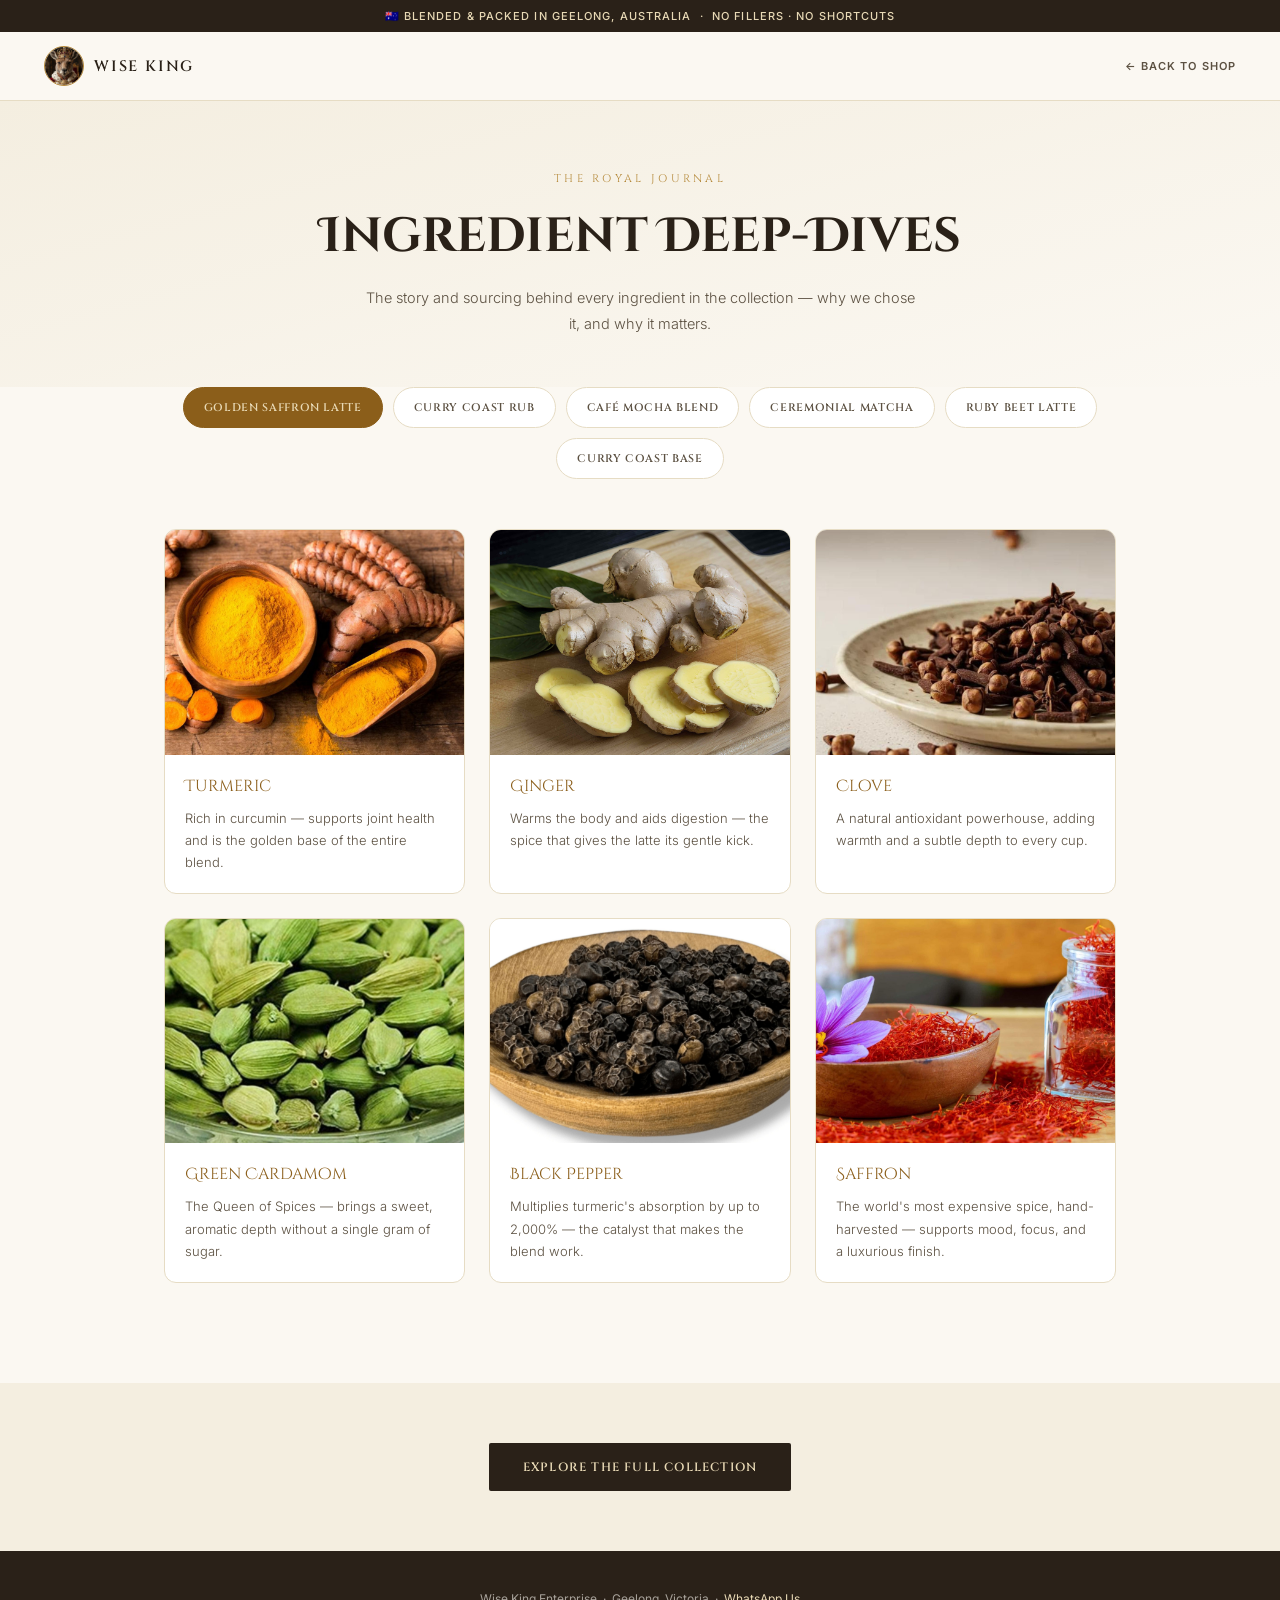
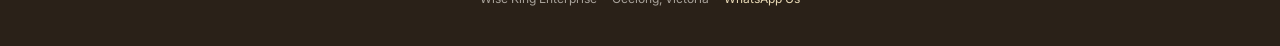
==== ingredients.html @ 95bb7d4b "Create ingredients.html" ====
<!DOCTYPE html>
<html lang="en">
<head>
<meta charset="UTF-8">
<meta name="viewport" content="width=device-width, initial-scale=1.0">
<title>Wise King Enterprise | Ingredient Deep-Dives</title>
<link rel="preconnect" href="https://fonts.googleapis.com">
<link href="https://fonts.googleapis.com/css2?family=Cinzel+Decorative:wght@400;700;900&family=Cinzel:wght@400;500;600;700&family=Inter:wght@300;400;500;600;700&display=swap" rel="stylesheet">
<style>
:root{
  --ivory:#FBF8F2; --cream:#F4EEE0; --paper:#FFFFFF; --line:#E6DCC4;
  --ink:#2A2118; --ink-soft:#5C5142; --text-dim:#8A7D68;
  --gold:#B5893A; --gold-bright:#C9A24A; --gold-pale:#E8D9B5;
  --theme:#8B5E1A; --theme-text:#E8D9B5;
}
*{box-sizing:border-box;margin:0;padding:0;}
html{scroll-behavior:smooth;}
body{font-family:'Inter',sans-serif;background:var(--ivory);color:var(--ink);overflow-x:hidden;-webkit-font-smoothing:antialiased;}
img{max-width:100%;display:block;}
a{text-decoration:none;color:inherit;}
::selection{background:var(--gold-pale);color:var(--ink);}

.topbar{background:var(--ink);color:var(--gold-pale);text-align:center;font-size:11px;letter-spacing:0.1em;padding:9px 16px;font-weight:500;}
nav{position:sticky;top:0;z-index:200;background:rgba(251,248,242,0.96);backdrop-filter:blur(12px);border-bottom:1px solid var(--line);}
.nav-inner{max-width:1240px;margin:0 auto;display:flex;align-items:center;justify-content:space-between;padding:14px 24px;}
.brand-mark{display:flex;align-items:center;gap:10px;color:var(--ink);}
.logo-img{width:40px;height:40px;border-radius:50%;object-fit:cover;border:1.5px solid var(--gold);}
.brand-name{font-family:'Cinzel',serif;font-size:15px;letter-spacing:0.12em;font-weight:600;}
.back-link{font-size:11px;letter-spacing:0.1em;text-transform:uppercase;color:var(--ink-soft);font-weight:600;}
.back-link:hover{color:var(--gold);}

.ig-hero{background:linear-gradient(165deg,var(--cream) 0%,var(--ivory) 100%);padding:70px 24px 50px;text-align:center;}
.ig-eyebrow{font-family:'Cinzel',serif;font-size:11px;letter-spacing:0.3em;text-transform:uppercase;color:var(--gold);margin-bottom:18px;}
.ig-title{font-family:'Cinzel Decorative',serif;font-size:clamp(30px,4.5vw,48px);color:var(--ink);margin-bottom:16px;}
.ig-sub{max-width:560px;margin:0 auto;font-size:14.5px;color:var(--ink-soft);line-height:1.8;font-weight:300;}

.product-tabs{display:flex;justify-content:center;gap:10px;flex-wrap:wrap;padding:0 24px 50px;max-width:1000px;margin:0 auto;}
.product-tab{font-family:'Cinzel',serif;font-size:11px;letter-spacing:0.06em;text-transform:uppercase;padding:12px 20px;border:1px solid var(--line);border-radius:24px;cursor:pointer;background:var(--paper);color:var(--ink-soft);transition:all .25s ease;font-weight:600;}
.product-tab.active{background:var(--theme);color:var(--theme-text);border-color:var(--theme);}

.ing-wrap{max-width:1000px;margin:0 auto;padding:0 24px 100px;}

/* PHOTO-CARD LAYOUT (used when the product has individual ingredient photos) */
.photo-ing-grid{display:grid;grid-template-columns:repeat(3,1fr);gap:24px;}
@media(max-width:760px){.photo-ing-grid{grid-template-columns:repeat(2,1fr);}}
@media(max-width:480px){.photo-ing-grid{grid-template-columns:1fr;}}
.photo-ing-card{background:var(--paper);border:1px solid var(--line);border-radius:12px;overflow:hidden;}
.photo-ing-card img{width:100%;aspect-ratio:4/3;object-fit:cover;}
.photo-ing-body{padding:20px;}
.photo-ing-name{font-family:'Cinzel Decorative',serif;font-size:16px;color:var(--theme);margin-bottom:10px;}
.photo-ing-text{font-size:13px;line-height:1.7;color:var(--ink-soft);font-weight:300;}

/* STORY-CARD LAYOUT (used when the product's story is written but no individual photos yet) */
.story-ing-grid{display:grid;grid-template-columns:repeat(2,1fr);gap:22px;}
@media(max-width:700px){.story-ing-grid{grid-template-columns:1fr;}}
.story-ing-card{background:var(--paper);border:1px solid var(--line);border-radius:10px;padding:28px;}
.story-ing-title{font-family:'Cinzel',serif;font-size:14px;color:var(--theme);margin-bottom:12px;font-weight:600;}
.story-ing-text{font-size:13.5px;line-height:1.8;color:var(--ink-soft);font-weight:300;}
.story-ing-text strong{color:var(--ink);font-weight:600;}

.coming-soon-panel{text-align:center;padding:70px 24px;background:var(--paper);border:1px dashed var(--gold-pale);border-radius:12px;}
.coming-soon-panel .cs-icon{font-size:28px;margin-bottom:16px;}
.coming-soon-panel h3{font-family:'Cinzel Decorative',serif;font-size:20px;color:var(--ink);margin-bottom:10px;}
.coming-soon-panel p{font-size:13.5px;color:var(--text-dim);max-width:420px;margin:0 auto;}

.back-to-shop{background:var(--cream);text-align:center;padding:60px 24px;}
.back-to-shop a{display:inline-block;font-family:'Cinzel',serif;font-size:12px;letter-spacing:0.1em;text-transform:uppercase;font-weight:600;background:var(--ink);color:var(--gold-pale);padding:16px 34px;border-radius:2px;}
.back-to-shop a:hover{background:var(--gold);color:var(--ink);}

footer{background:var(--ink);color:rgba(251,248,242,0.6);padding:40px 24px;text-align:center;font-size:12px;}
footer a{color:var(--gold-pale);}
</style>
</head>
<body>

<div class="topbar">🇦🇺 BLENDED &amp; PACKED IN GEELONG, AUSTRALIA &nbsp;·&nbsp; NO FILLERS · NO SHORTCUTS</div>

<nav>
  <div class="nav-inner">
    <a href="index.html" class="brand-mark">
      <img src="crown.png.PNG" alt="Wise King Enterprise crest" class="logo-img">
      <span class="brand-name">WISE KING</span>
    </a>
    <a href="index.html" class="back-link">← Back to Shop</a>
  </div>
</nav>

<div class="ig-hero">
  <div class="ig-eyebrow">The Royal Journal</div>
  <h1 class="ig-title">Ingredient Deep-Dives</h1>
  <p class="ig-sub">The story and sourcing behind every ingredient in the collection — why we chose it, and why it matters.</p>
</div>

<div class="product-tabs" id="productTabs"></div>

<div class="ing-wrap" id="ingContainer"></div>

<div class="back-to-shop">
  <a href="index.html">Explore the Full Collection</a>
</div>

<footer>
  Wise King Enterprise &nbsp;·&nbsp; Geelong, Victoria &nbsp;·&nbsp;
  <a href="https://wa.me/61470442705">WhatsApp Us</a>
</footer>

<script>
const INGREDIENTS_CONFIG = [
  {
    key: 'latte',
    name: 'Golden Saffron Latte',
    theme: '#8B5E1A',
    themeText: '#E8D9B5',
    available: true,
    mode: 'photo',
    items: [
      {img:'turmeric.jpg.JPG', name:'Turmeric', text:'Rich in curcumin — supports joint health and is the golden base of the entire blend.'},
      {img:'ginger.jpg.JPG', name:'Ginger', text:'Warms the body and aids digestion — the spice that gives the latte its gentle kick.'},
      {img:'clove.jpg.JPG', name:'Clove', text:'A natural antioxidant powerhouse, adding warmth and a subtle depth to every cup.'},
      {img:'cardamom.jpg.JPG', name:'Green Cardamom', text:'The Queen of Spices — brings a sweet, aromatic depth without a single gram of sugar.'},
      {img:'black-pepper.jpg.JPG', name:'Black Pepper', text:'Multiplies turmeric\'s absorption by up to 2,000% — the catalyst that makes the blend work.'},
      {img:'saffron.jpg.JPG', name:'Saffron', text:'The world\'s most expensive spice, hand-harvested — supports mood, focus, and a luxurious finish.'}
    ]
  },
  {
    key: 'curry',
    name: 'Curry Coast Rub',
    theme: '#8B1A1A',
    themeText: '#fff',
    available: true,
    mode: 'story',
    items: [
      {title:'Twelve Spices, Zero Compromise', text:'Most spice rubs are mostly salt and filler. Curry Coast Rub is the opposite: <strong>twelve whole spices, hand-balanced in even measure</strong>, with no salt added at all. Every spice earns its place — there is no padding, only flavour built layer by layer.'},
      {title:'The Twelve Apostles Standard', text:'Named for the Twelve Apostles on the Great Ocean Road — twelve limestone stacks, each one essential, none replaceable. Our rub follows the same principle: <strong>twelve spices, each one essential</strong>. Remove one and the whole blend loses its shape.'},
      {title:'Rest Before You Cook', text:'Rub generously into meat or vegetables, then rest for 10 minutes before grilling or roasting. In that resting time, the smoked paprika, Kashmiri chilli, and warm cardamom begin to bind to the surface — <strong>the difference between a coating and a crust</strong>.'},
      {title:'Built for the Whole Kitchen', text:'This is not a one-trick blend. Curry Coast Rub works as a dry rub on the grill, stirred through a slow-cooked curry, or folded into a gravy. Twelve premium spices, <strong>hand-blended in Geelong</strong>, with no salt and no fillers.'}
    ]
  },
  {
    key: 'mocha',
    name: 'Café Mocha Blend',
    theme: '#3D2208',
    themeText: '#E8D9B5',
    available: true,
    mode: 'story',
    items: [
      {title:'Two Ingredients. No Argument.', text:'Most café mocha mixes are mostly sugar. Ours is the reverse: <strong>50% premium instant coffee, 50% dark Dutch-process cocoa</strong>. Nothing else. No sugar, no creamer powder, no flavour fillers pretending to be chocolate.'},
      {title:'The Paste-First Method', text:'Real cocoa and real instant coffee don\'t dissolve instantly into cold milk. That\'s why the ritual matters: <strong>a splash of hot water first, stirred into a smooth paste</strong>, fully unlocks the dark cocoa before the milk goes in.'},
      {title:'Dutch-Process, Deliberately', text:'We chose Dutch-process cocoa specifically for its <strong>smoother, less acidic, deeper flavour</strong>. Paired with a premium instant coffee, the result is closer to a café-bought mocha than anything you\'ll find in a supermarket sachet.'},
      {title:'Hot or Iced — Built for Both', text:'A rich, warming mocha in winter, or stirred into cold milk and poured over ice in summer. <strong>One blend, year-round</strong> — sweetened only as much as you choose, never by us.'}
    ]
  },
  {
    key: 'matcha',
    name: 'Ceremonial Matcha',
    theme: '#2D4A2D',
    themeText: '#C8E6C9',
    available: true,
    mode: 'story',
    items: [
      {title:'The Friction Test', text:'Rub a pinch of our matcha between your fingers. It will <strong>completely disappear into your skin like silk</strong>, leaving no grain behind. That is the texture of true stone-milled luxury.'},
      {title:'Uji, Kyoto — 350 Years of Mastery', text:'Our matcha comes from <strong>Yamasan Co., Uji City, Kyoto</strong> — the most prestigious matcha-growing region in Japan, with over 800 years of cultivation history. Produced on a <strong>350-year-old protected tea plantation</strong>.'},
      {title:'Lab-Tested. Certified Clean.', text:'Every batch is backed by a <strong>Certificate of Analysis</strong> from Yamasan\'s Overseas Division: heavy metals not detected, pesticide residue not detected, E. coli negative, coliform negative.'},
      {title:'JAS Organic Certified', text:'Yamasan holds <strong>JAS Organic Certification (No. 17C-004)</strong> issued by the Hyogo Prefectural Organic Agriculture Society, certified since 2018 and annually inspected. <strong>Vegan. Gluten free. 100% pure.</strong>'}
    ]
  },
  {
    key: 'rubybeet',
    name: 'Ruby Beet Latte',
    theme: '#3A1A5C',
    themeText: '#D4B8F0',
    available: false
  },
  {
    key: 'currybase',
    name: 'Curry Coast Base',
    theme: '#7A2E2E',
    themeText: '#fff',
    available: false
  }
];

const tabsEl = document.getElementById('productTabs');
const containerEl = document.getElementById('ingContainer');

function renderTabs(activeKey){
  tabsEl.innerHTML = INGREDIENTS_CONFIG.map(p => `
    <button class="product-tab ${p.key===activeKey?'active':''}" data-key="${p.key}">
      ${p.name}
    </button>`).join('');

  tabsEl.querySelectorAll('.product-tab').forEach(btn=>{
    btn.addEventListener('click', ()=> showProduct(btn.dataset.key));
  });
}

function showProduct(key){
  const product = INGREDIENTS_CONFIG.find(p => p.key === key);
  if (!product) return;

  document.documentElement.style.setProperty('--theme', product.theme);
  document.documentElement.style.setProperty('--theme-text', product.themeText);

  renderTabs(key);

  if (!product.available) {
    containerEl.innerHTML = `
      <div class="coming-soon-panel">
        <div class="cs-icon">👑</div>
        <h3>${product.name} — Coming Soon</h3>
        <p>We're developing this blend before we develop its ingredient story. Check back once it's launched.</p>
      </div>`;
    return;
  }

  if (product.mode === 'photo') {
    containerEl.innerHTML = `<div class="photo-ing-grid">${product.items.map(i => `
      <div class="photo-ing-card">
        <img src="${i.img}" alt="${i.name}">
        <div class="photo-ing-body">
          <div class="photo-ing-name">${i.name}</div>
          <div class="photo-ing-text">${i.text}</div>
        </div>
      </div>`).join('')}</div>`;
  } else {
    containerEl.innerHTML = `<div class="story-ing-grid">${product.items.map(i => `
      <div class="story-ing-card">
        <div class="story-ing-title">${i.title}</div>
        <div class="story-ing-text">${i.text}</div>
      </div>`).join('')}</div>`;
  }
}

const params = new URLSearchParams(window.location.search);
const initialKey = params.get('p') || 'latte';
showProduct(initialKey);
</script>
</body>
</html>
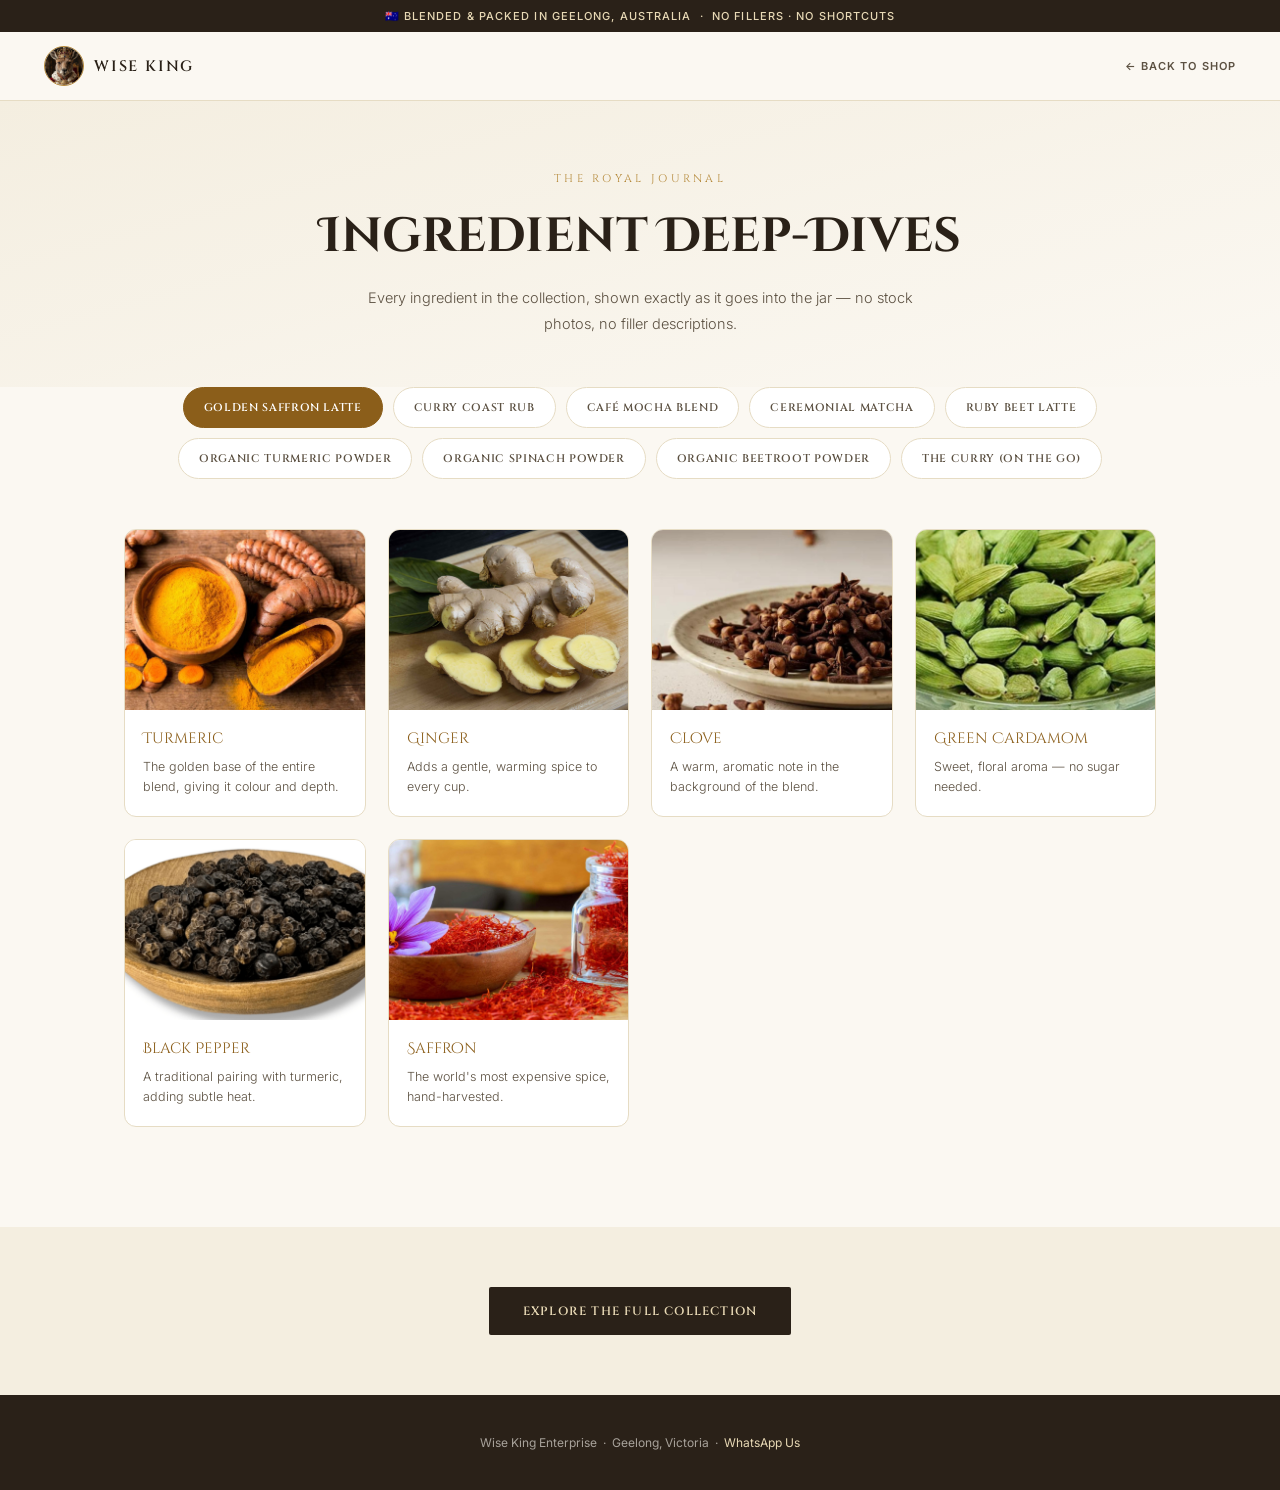
==== commit ab917fc5: "Update ingredients.html" ====
--- a/ingredients.html
+++ b/ingredients.html
@@ -4,14 +4,23 @@
 <meta charset="UTF-8">
 <meta name="viewport" content="width=device-width, initial-scale=1.0">
 <title>Wise King Enterprise | Ingredient Deep-Dives</title>
+<meta name="description" content="The story and sourcing behind every ingredient in the Wise King collection — real photos, real spices, no filler descriptions.">
 <link rel="preconnect" href="https://fonts.googleapis.com">
 <link href="https://fonts.googleapis.com/css2?family=Cinzel+Decorative:wght@400;700;900&family=Cinzel:wght@400;500;600;700&family=Inter:wght@300;400;500;600;700&display=swap" rel="stylesheet">
+<!-- Google tag (gtag.js) -->
+<script async src="https://www.googletagmanager.com/gtag/js?id=G-G1YXMYLHBH"></script>
+<script>
+  window.dataLayer = window.dataLayer || [];
+  function gtag(){dataLayer.push(arguments);}
+  gtag('js', new Date());
+  gtag('config', 'G-G1YXMYLHBH');
+</script>
 <style>
 :root{
   --ivory:#FBF8F2; --cream:#F4EEE0; --paper:#FFFFFF; --line:#E6DCC4;
   --ink:#2A2118; --ink-soft:#5C5142; --text-dim:#8A7D68;
   --gold:#B5893A; --gold-bright:#C9A24A; --gold-pale:#E8D9B5;
-  --theme:#8B5E1A; --theme-text:#E8D9B5;
+  --theme:#8B5E1A;
 }
 *{box-sizing:border-box;margin:0;padding:0;}
 html{scroll-behavior:smooth;}
@@ -36,32 +45,18 @@
 
 .product-tabs{display:flex;justify-content:center;gap:10px;flex-wrap:wrap;padding:0 24px 50px;max-width:1000px;margin:0 auto;}
 .product-tab{font-family:'Cinzel',serif;font-size:11px;letter-spacing:0.06em;text-transform:uppercase;padding:12px 20px;border:1px solid var(--line);border-radius:24px;cursor:pointer;background:var(--paper);color:var(--ink-soft);transition:all .25s ease;font-weight:600;}
-.product-tab.active{background:var(--theme);color:var(--theme-text);border-color:var(--theme);}
-
-.ing-wrap{max-width:1000px;margin:0 auto;padding:0 24px 100px;}
-
-/* PHOTO-CARD LAYOUT (used when the product has individual ingredient photos) */
-.photo-ing-grid{display:grid;grid-template-columns:repeat(3,1fr);gap:24px;}
-@media(max-width:760px){.photo-ing-grid{grid-template-columns:repeat(2,1fr);}}
-@media(max-width:480px){.photo-ing-grid{grid-template-columns:1fr;}}
+.product-tab.active{background:var(--theme);color:#fff;border-color:var(--theme);}
+
+.ing-wrap{max-width:1080px;margin:0 auto;padding:0 24px 100px;}
+
+.photo-ing-grid{display:grid;grid-template-columns:repeat(4,1fr);gap:22px;}
+@media(max-width:900px){.photo-ing-grid{grid-template-columns:repeat(3,1fr);}}
+@media(max-width:640px){.photo-ing-grid{grid-template-columns:repeat(2,1fr);}}
 .photo-ing-card{background:var(--paper);border:1px solid var(--line);border-radius:12px;overflow:hidden;}
 .photo-ing-card img{width:100%;aspect-ratio:4/3;object-fit:cover;}
-.photo-ing-body{padding:20px;}
-.photo-ing-name{font-family:'Cinzel Decorative',serif;font-size:16px;color:var(--theme);margin-bottom:10px;}
-.photo-ing-text{font-size:13px;line-height:1.7;color:var(--ink-soft);font-weight:300;}
-
-/* STORY-CARD LAYOUT (used when the product's story is written but no individual photos yet) */
-.story-ing-grid{display:grid;grid-template-columns:repeat(2,1fr);gap:22px;}
-@media(max-width:700px){.story-ing-grid{grid-template-columns:1fr;}}
-.story-ing-card{background:var(--paper);border:1px solid var(--line);border-radius:10px;padding:28px;}
-.story-ing-title{font-family:'Cinzel',serif;font-size:14px;color:var(--theme);margin-bottom:12px;font-weight:600;}
-.story-ing-text{font-size:13.5px;line-height:1.8;color:var(--ink-soft);font-weight:300;}
-.story-ing-text strong{color:var(--ink);font-weight:600;}
-
-.coming-soon-panel{text-align:center;padding:70px 24px;background:var(--paper);border:1px dashed var(--gold-pale);border-radius:12px;}
-.coming-soon-panel .cs-icon{font-size:28px;margin-bottom:16px;}
-.coming-soon-panel h3{font-family:'Cinzel Decorative',serif;font-size:20px;color:var(--ink);margin-bottom:10px;}
-.coming-soon-panel p{font-size:13.5px;color:var(--text-dim);max-width:420px;margin:0 auto;}
+.photo-ing-body{padding:18px;}
+.photo-ing-name{font-family:'Cinzel Decorative',serif;font-size:15px;color:var(--theme);margin-bottom:8px;}
+.photo-ing-text{font-size:12.5px;line-height:1.65;color:var(--ink-soft);font-weight:300;}
 
 .back-to-shop{background:var(--cream);text-align:center;padding:60px 24px;}
 .back-to-shop a{display:inline-block;font-family:'Cinzel',serif;font-size:12px;letter-spacing:0.1em;text-transform:uppercase;font-weight:600;background:var(--ink);color:var(--gold-pale);padding:16px 34px;border-radius:2px;}
@@ -88,7 +83,7 @@
 <div class="ig-hero">
   <div class="ig-eyebrow">The Royal Journal</div>
   <h1 class="ig-title">Ingredient Deep-Dives</h1>
-  <p class="ig-sub">The story and sourcing behind every ingredient in the collection — why we chose it, and why it matters.</p>
+  <p class="ig-sub">Every ingredient in the collection, shown exactly as it goes into the jar — no stock photos, no filler descriptions.</p>
 </div>
 
 <div class="product-tabs" id="productTabs"></div>
@@ -110,73 +105,105 @@
     key: 'latte',
     name: 'Golden Saffron Latte',
     theme: '#8B5E1A',
-    themeText: '#E8D9B5',
-    available: true,
-    mode: 'photo',
-    items: [
-      {img:'turmeric.jpg.JPG', name:'Turmeric', text:'Rich in curcumin — supports joint health and is the golden base of the entire blend.'},
-      {img:'ginger.jpg.JPG', name:'Ginger', text:'Warms the body and aids digestion — the spice that gives the latte its gentle kick.'},
-      {img:'clove.jpg.JPG', name:'Clove', text:'A natural antioxidant powerhouse, adding warmth and a subtle depth to every cup.'},
-      {img:'cardamom.jpg.JPG', name:'Green Cardamom', text:'The Queen of Spices — brings a sweet, aromatic depth without a single gram of sugar.'},
-      {img:'black-pepper.jpg.JPG', name:'Black Pepper', text:'Multiplies turmeric\'s absorption by up to 2,000% — the catalyst that makes the blend work.'},
-      {img:'saffron.jpg.JPG', name:'Saffron', text:'The world\'s most expensive spice, hand-harvested — supports mood, focus, and a luxurious finish.'}
+    items: [
+      {img:'turmeric.jpg.JPG', name:'Turmeric', text:'The golden base of the entire blend, giving it colour and depth.'},
+      {img:'ginger.jpg.JPG', name:'Ginger', text:'Adds a gentle, warming spice to every cup.'},
+      {img:'clove.jpg.JPG', name:'Clove', text:'A warm, aromatic note in the background of the blend.'},
+      {img:'cardamom.jpg.JPG', name:'Green Cardamom', text:'Sweet, floral aroma — no sugar needed.'},
+      {img:'black-pepper.jpg.JPG', name:'Black Pepper', text:'A traditional pairing with turmeric, adding subtle heat.'},
+      {img:'saffron.jpg.JPG', name:'Saffron', text:'The world\'s most expensive spice, hand-harvested.'}
     ]
   },
   {
     key: 'curry',
     name: 'Curry Coast Rub',
     theme: '#8B1A1A',
-    themeText: '#fff',
-    available: true,
-    mode: 'story',
-    items: [
-      {title:'Twelve Spices, Zero Compromise', text:'Most spice rubs are mostly salt and filler. Curry Coast Rub is the opposite: <strong>twelve whole spices, hand-balanced in even measure</strong>, with no salt added at all. Every spice earns its place — there is no padding, only flavour built layer by layer.'},
-      {title:'The Twelve Apostles Standard', text:'Named for the Twelve Apostles on the Great Ocean Road — twelve limestone stacks, each one essential, none replaceable. Our rub follows the same principle: <strong>twelve spices, each one essential</strong>. Remove one and the whole blend loses its shape.'},
-      {title:'Rest Before You Cook', text:'Rub generously into meat or vegetables, then rest for 10 minutes before grilling or roasting. In that resting time, the smoked paprika, Kashmiri chilli, and warm cardamom begin to bind to the surface — <strong>the difference between a coating and a crust</strong>.'},
-      {title:'Built for the Whole Kitchen', text:'This is not a one-trick blend. Curry Coast Rub works as a dry rub on the grill, stirred through a slow-cooked curry, or folded into a gravy. Twelve premium spices, <strong>hand-blended in Geelong</strong>, with no salt and no fillers.'}
+    items: [
+      {img:'Paprika.PNG', name:'Smoked Paprika', text:'Deep smoky base that carries the whole rub.'},
+      {img:'Kashmiri.PNG', name:'Kashmiri Chilli', text:'Mild heat with rich red colour.'},
+      {img:'Coriander.PNG', name:'Coriander', text:'Citrusy lift and classic curry backbone.'},
+      {img:'Garlic.PNG', name:'Garlic', text:'Savoury depth in every pinch.'},
+      {img:'Cumin.PNG', name:'Cumin', text:'Earthy warmth that defines the blend.'},
+      {img:'Onion.PNG', name:'Onion', text:'Sweet base note that rounds everything out.'},
+      {img:'black-pepper.jpg.JPG', name:'Black Pepper', text:'Sharp finish and aroma.'},
+      {img:'Oregano.PNG', name:'Oregano', text:'Herbaceous lift unique to this rub.'},
+      {img:'Cinnamon.PNG', name:'Cinnamon', text:'Warm sweetness without sugar.'},
+      {img:'cardamom.jpg.JPG', name:'Green Cardamom', text:'Floral aromatic complexity.'},
+      {img:'clove.jpg.JPG', name:'Clove', text:'Intense, slightly sweet spice note.'},
+      {img:'Nutmeg.PNG', name:'Nutmeg', text:'Subtle warmth that finishes the twelve.'}
     ]
   },
   {
     key: 'mocha',
     name: 'Café Mocha Blend',
     theme: '#3D2208',
-    themeText: '#E8D9B5',
-    available: true,
-    mode: 'story',
-    items: [
-      {title:'Two Ingredients. No Argument.', text:'Most café mocha mixes are mostly sugar. Ours is the reverse: <strong>50% premium instant coffee, 50% dark Dutch-process cocoa</strong>. Nothing else. No sugar, no creamer powder, no flavour fillers pretending to be chocolate.'},
-      {title:'The Paste-First Method', text:'Real cocoa and real instant coffee don\'t dissolve instantly into cold milk. That\'s why the ritual matters: <strong>a splash of hot water first, stirred into a smooth paste</strong>, fully unlocks the dark cocoa before the milk goes in.'},
-      {title:'Dutch-Process, Deliberately', text:'We chose Dutch-process cocoa specifically for its <strong>smoother, less acidic, deeper flavour</strong>. Paired with a premium instant coffee, the result is closer to a café-bought mocha than anything you\'ll find in a supermarket sachet.'},
-      {title:'Hot or Iced — Built for Both', text:'A rich, warming mocha in winter, or stirred into cold milk and poured over ice in summer. <strong>One blend, year-round</strong> — sweetened only as much as you choose, never by us.'}
+    items: [
+      {img:'Coffee.PNG', name:'Premium Instant Coffee', text:'Clean, bold coffee base — 50% of the blend.'},
+      {img:'Cocoa.PNG', name:'Dutch-Process Cocoa', text:'Smooth, deep chocolate flavour with no bitterness.'}
     ]
   },
   {
     key: 'matcha',
     name: 'Ceremonial Matcha',
     theme: '#2D4A2D',
-    themeText: '#C8E6C9',
-    available: true,
-    mode: 'story',
-    items: [
-      {title:'The Friction Test', text:'Rub a pinch of our matcha between your fingers. It will <strong>completely disappear into your skin like silk</strong>, leaving no grain behind. That is the texture of true stone-milled luxury.'},
-      {title:'Uji, Kyoto — 350 Years of Mastery', text:'Our matcha comes from <strong>Yamasan Co., Uji City, Kyoto</strong> — the most prestigious matcha-growing region in Japan, with over 800 years of cultivation history. Produced on a <strong>350-year-old protected tea plantation</strong>.'},
-      {title:'Lab-Tested. Certified Clean.', text:'Every batch is backed by a <strong>Certificate of Analysis</strong> from Yamasan\'s Overseas Division: heavy metals not detected, pesticide residue not detected, E. coli negative, coliform negative.'},
-      {title:'JAS Organic Certified', text:'Yamasan holds <strong>JAS Organic Certification (No. 17C-004)</strong> issued by the Hyogo Prefectural Organic Agriculture Society, certified since 2018 and annually inspected. <strong>Vegan. Gluten free. 100% pure.</strong>'}
+    items: [
+      {img:'Matcha.PNG', name:'Ceremonial Matcha', text:'Stone-milled in Uji, Kyoto. Vibrant, and lab-tested clean.'}
     ]
   },
   {
     key: 'rubybeet',
     name: 'Ruby Beet Latte',
-    theme: '#3A1A5C',
-    themeText: '#D4B8F0',
-    available: false
-  },
-  {
-    key: 'currybase',
-    name: 'Curry Coast Base',
+    theme: '#7A1E3D',
+    items: [
+      {img:'Beetroot.PNG', name:'Beetroot', text:'Vivid natural colour and earthy sweetness — the heart of the blend.'},
+      {img:'ginger.jpg.JPG', name:'Ginger', text:'Gentle warmth that balances the beetroot.'},
+      {img:'cardamom.jpg.JPG', name:'Green Cardamom', text:'Floral aromatic lift — no sugar needed.'},
+      {img:'black-pepper.jpg.JPG', name:'Black Pepper', text:'Rounds out the flavour with a subtle finish.'},
+      {img:'Cinnamon.PNG', name:'Cinnamon', text:'Soft spiced finish that lingers.'}
+    ]
+  },
+  {
+    key: 'turmeric',
+    name: 'Organic Turmeric Powder',
+    theme: '#C9A24A',
+    items: [
+      {img:'turmeric.jpg.JPG', name:'Organic Turmeric', text:'100% pure root, nothing added — golden colour and classic depth.'}
+    ]
+  },
+  {
+    key: 'spinach',
+    name: 'Organic Spinach Powder',
+    theme: '#2D4A2D',
+    items: [
+      {img:'Spinach.PNG', name:'Organic Spinach', text:'Dehydrated and ground — concentrated greens, nothing else added.'}
+    ]
+  },
+  {
+    key: 'beetroot',
+    name: 'Organic Beetroot Powder',
+    theme: '#5C1420',
+    items: [
+      {img:'Beetroot.PNG', name:'Organic Beetroot', text:'100% pure dehydrated root — natural colour and earthy sweetness.'}
+    ]
+  },
+  {
+    key: 'curryonthego',
+    name: 'The Curry (On The Go)',
     theme: '#7A2E2E',
-    themeText: '#fff',
-    available: false
+    items: [
+      {img:'Coriander.PNG', name:'Ground Coriander', text:'Bright, citrusy backbone of every good curry.'},
+      {img:'Onion.PNG', name:'Onion Powder', text:'Sweet savoury base that builds the curry foundation.'},
+      {img:'Tomato.PNG', name:'Tomato Powder', text:'Natural acidity and body without fresh tomatoes.'},
+      {img:'Cumin.PNG', name:'Cumin', text:'Earthy warmth that defines the blend.'},
+      {img:'Garlic.PNG', name:'Garlic Powder', text:'Deep savoury note in every spoonful.'},
+      {img:'ginger.jpg.JPG', name:'Ginger Powder', text:'Adds warmth and a gentle kick.'},
+      {img:'Kashmiri.PNG', name:'Kashmiri Chilli', text:'Mild heat and rich red colour.'},
+      {img:'Carrot.PNG', name:'Carrot Powder', text:'Natural sweetness that rounds out the base.'},
+      {img:'turmeric.jpg.JPG', name:'Turmeric', text:'Golden colour and classic curry depth.'},
+      {img:'Cinnamon.PNG', name:'Cinnamon', text:'Subtle sweetness and warmth.'},
+      {img:'clove.jpg.JPG', name:'Clove', text:'Intense aromatic finish.'},
+      {img:'Nutmeg.PNG', name:'Nutmeg', text:'A whisper of warmth to round out the twelve.'}
+    ]
   }
 ];
 
@@ -199,36 +226,16 @@
   if (!product) return;
 
   document.documentElement.style.setProperty('--theme', product.theme);
-  document.documentElement.style.setProperty('--theme-text', product.themeText);
-
   renderTabs(key);
 
-  if (!product.available) {
-    containerEl.innerHTML = `
-      <div class="coming-soon-panel">
-        <div class="cs-icon">👑</div>
-        <h3>${product.name} — Coming Soon</h3>
-        <p>We're developing this blend before we develop its ingredient story. Check back once it's launched.</p>
-      </div>`;
-    return;
-  }
-
-  if (product.mode === 'photo') {
-    containerEl.innerHTML = `<div class="photo-ing-grid">${product.items.map(i => `
-      <div class="photo-ing-card">
-        <img src="${i.img}" alt="${i.name}">
-        <div class="photo-ing-body">
-          <div class="photo-ing-name">${i.name}</div>
-          <div class="photo-ing-text">${i.text}</div>
-        </div>
-      </div>`).join('')}</div>`;
-  } else {
-    containerEl.innerHTML = `<div class="story-ing-grid">${product.items.map(i => `
-      <div class="story-ing-card">
-        <div class="story-ing-title">${i.title}</div>
-        <div class="story-ing-text">${i.text}</div>
-      </div>`).join('')}</div>`;
-  }
+  containerEl.innerHTML = `<div class="photo-ing-grid">${product.items.map(i => `
+    <div class="photo-ing-card">
+      <img src="${i.img}" alt="${i.name}">
+      <div class="photo-ing-body">
+        <div class="photo-ing-name">${i.name}</div>
+        <div class="photo-ing-text">${i.text}</div>
+      </div>
+    </div>`).join('')}</div>`;
 }
 
 const params = new URLSearchParams(window.location.search);
